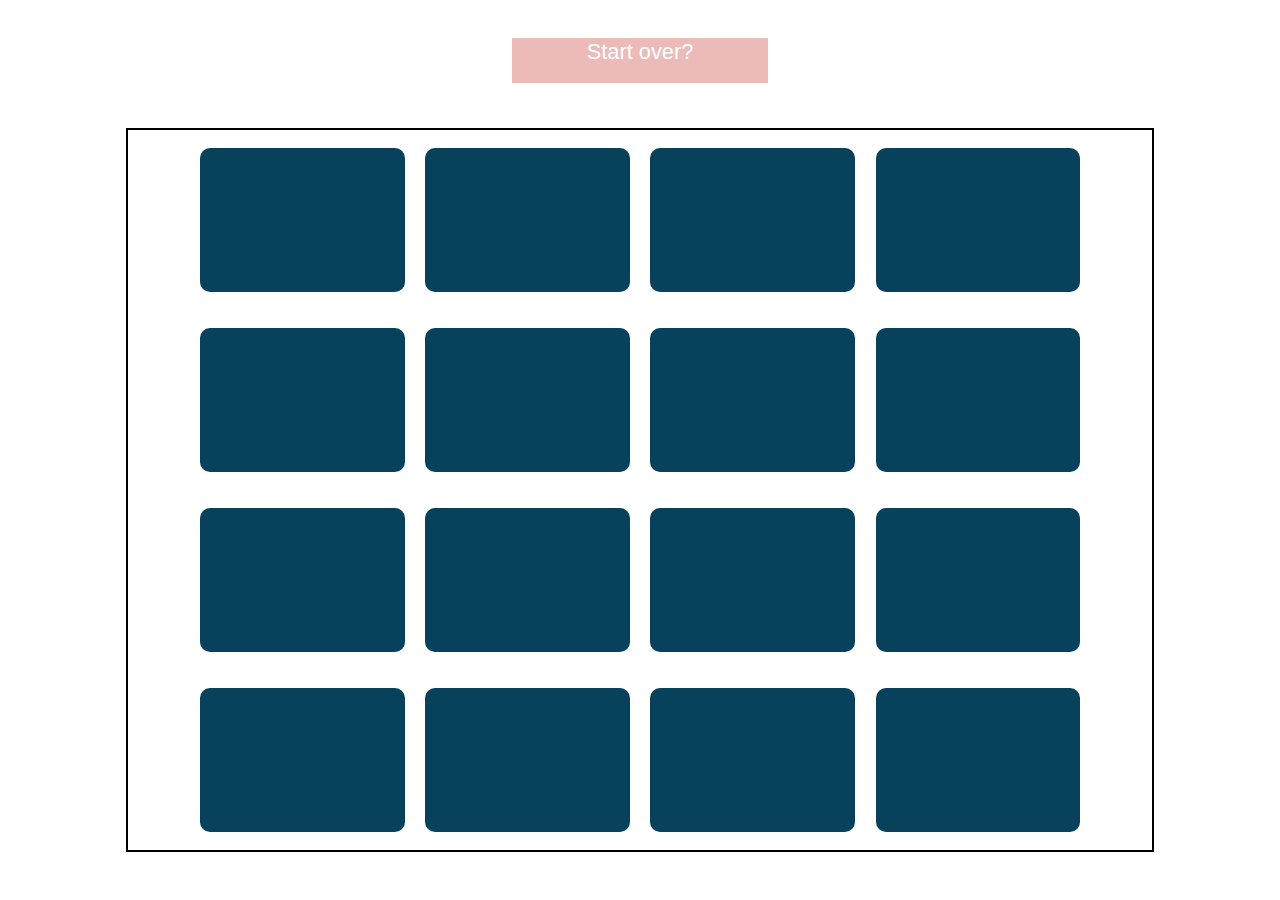
==== puzzle.html @ 2163906b "started adding if all cards are completed player wins logic" ====
<!DOCTYPE html>
<html lang="en">
  <head>
    <meta charset="utf-8">
    <meta name="viewport" content="width=device-width, initial-scale=1, shrink-to-fit=no">
    <meta http-equiv="X-UA-Compatible" content="ie=edge">
    <link rel="stylesheet" href="puzzle.css">
    <title>Find the ...</title>
  </head>
  <body>
  <button type="button" name="button">Start over?</button>
    <div class="puzzleContainer">
      <div class="puzzle first" data-puzzle="1"><p>1</p></div>
      <div class="puzzle first" data-puzzle="1"><p>1</p></div>
      <div class="puzzle first" data-puzzle="2"><p>2</p></div>
      <div class="puzzle first" data-puzzle="2"><p>2</p></div>
      <div class="puzzle second" data-puzzle="3"><p>3</p></div>
      <div class="puzzle second" data-puzzle="3"><p>3</p></div>
      <div class="puzzle second" data-puzzle="4"><p>4</p></div>
      <div class="puzzle second" data-puzzle="4"><p>4</p></div>
      <div class="puzzle third" data-puzzle="5"><p>5</p></div>
      <div class="puzzle third" data-puzzle="5"><p>5</p></div>
      <div class="puzzle third" data-puzzle="6"><p>6</p></div>
      <div class="puzzle third" data-puzzle="6"><p>6</p></div>
      <div class="puzzle fourth" data-puzzle="7"><p>7</p></div>
      <div class="puzzle fourth" data-puzzle="7"><p>7</p></div>
      <div class="puzzle fourth" data-puzzle="8"><p>8</p></div>
      <div class="puzzle fourth" data-puzzle="8"><p>8</p></div>
    </div>
  </body>
  <script type="text/javascript" src="puzzleJS.js"></script>
</html>
---- puzzle.css ----
body, html {
  height: 100vh;
  width: 100vw;
  margin: 0;
  padding: 0;
  overflow: hidden;
}

.puzzleContainer {
  display: flex;
  flex-flow: wrap;
  justify-content: center;
  align-items: center;
  height: 80%;
  width: 80%;
  top: 5%;
  margin: 0 auto;
  perspective: 1000px;
  position: relative;
  border: 2px solid black;
}

.puzzle {
  margin: 1%;
  height: 20%;
  width: 20%;
  background-color: #08415C;
  border-radius: 10px;
  position: relative;
}

/*.transition {
  transition: all 3s ease-in;
}*/

.turn {
  background-color: #CC2936;
  transform: rotateY(360deg);
  transition: all 0.5s ease-in-out;
}
p {
  display: none;
}

/*.puzzle:hover {
  transition: all 0.3s ease-in-out;
  background-color: rgba(12, 67, 93, 0.78);
}*/

.turn p {
  display: flex;
  justify-content: center;
  align-items: center;
  font-size: calc(3.5vh + 3vw);
  transition: 0.3s ease-in;
  margin: 0 auto;
  margin-top: 25px;
  margin-bottom: 20px;
  color: #EBBAB9;
}

.cardSucces {
  background-color: #EBBAB9
  color: #08415C;
  display: flex;
  justify-content: center;
  align-items: center;
  font-size: calc(4.5vh + 4vw);
  height: 20%;
  width: 20%;
}

.success {
  background-color: #B5FFE1;
}

button {
  display: flex;
  justify-content: center;
  margin: 0 auto;
  background-color: #EBBAB9;
  border-style: none;
  color: white;
  height: 5%;
  width: 20%;
  text-align: center;
  font-size: calc(1vh + 1vw);
  margin-top: 3%;
  transition: 1s
}
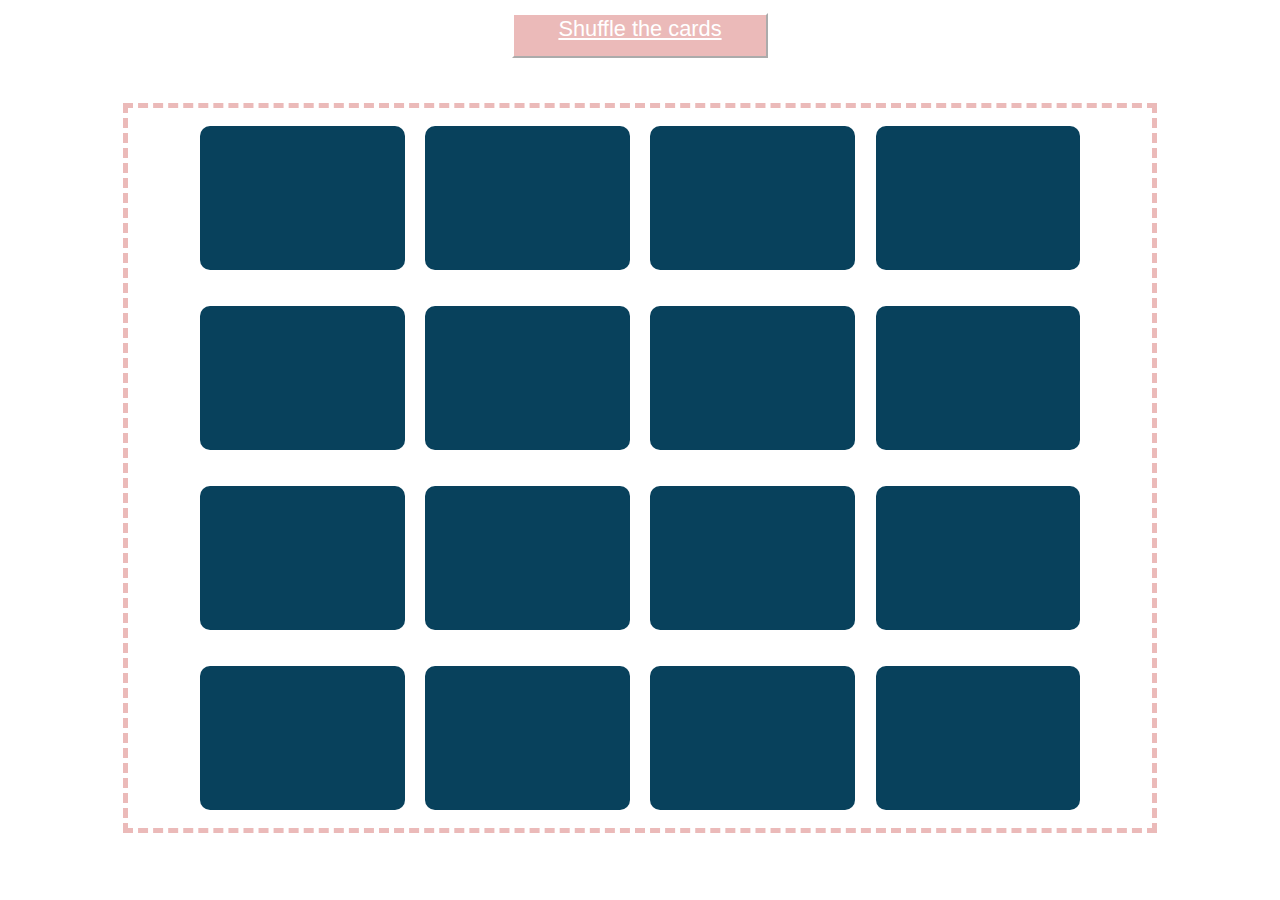
==== commit d2ac7e24: "Cleaned up some code and made it more efficient" ====
--- a/puzzle.html
+++ b/puzzle.html
@@ -8,7 +8,7 @@
     <title>Find the ...</title>
   </head>
   <body>
-  <button type="button" name="button">Start over?</button>
+  <button class="bounce" type="button" name="button">Shuffle the cards</button>
     <div class="puzzleContainer">
       <div class="puzzle first" data-puzzle="1"><p>1</p></div>
       <div class="puzzle first" data-puzzle="1"><p>1</p></div>
--- a/puzzle.css
+++ b/puzzle.css
@@ -8,7 +8,7 @@
 
 .puzzleContainer {
   display: flex;
-  flex-flow: wrap;
+  flex-wrap: wrap;
   justify-content: center;
   align-items: center;
   height: 80%;
@@ -17,7 +17,9 @@
   margin: 0 auto;
   perspective: 1000px;
   position: relative;
-  border: 2px solid black;
+  border: 5px solid #EBBAB9;
+  border-style: dashed;
+  cursor: pointer;
 }
 
 .puzzle {
@@ -28,21 +30,20 @@
   border-radius: 10px;
   position: relative;
 }
-
 /*.transition {
   transition: all 3s ease-in;
 }*/
 
 .turn {
   background-color: #CC2936;
-  transform: rotateY(360deg);
+  transform: rotateY(360deg) rotateX(360deg);
   transition: all 0.5s ease-in-out;
 }
 p {
   display: none;
 }
-
-/*.puzzle:hover {
+/*
+.puzzle:hover {
   transition: all 0.3s ease-in-out;
   background-color: rgba(12, 67, 93, 0.78);
 }*/
@@ -59,15 +60,17 @@
   color: #EBBAB9;
 }
 
-.cardSucces {
-  background-color: #EBBAB9
+.cardSucces h1{
+  background-color: #EBBAB9;
   color: #08415C;
-  display: flex;
-  justify-content: center;
-  align-items: center;
+  margin: 0 auto;
+  top: 40%;
+  left: 35%;
+  position: absolute;
   font-size: calc(4.5vh + 4vw);
+  text-align: center;
   height: 20%;
-  width: 20%;
+  width: 30%;
 }
 
 .success {
@@ -75,16 +78,28 @@
 }
 
 button {
+  cursor: pointer;
   display: flex;
   justify-content: center;
   margin: 0 auto;
   background-color: #EBBAB9;
-  border-style: none;
+  border-color: white;
   color: white;
   height: 5%;
   width: 20%;
   text-align: center;
+  text-decoration: underline;
   font-size: calc(1vh + 1vw);
-  margin-top: 3%;
-  transition: 1s
+  margin-top: 1%;
+  outline-color: inherit;
+  transition: 0.2s ease-in;
 }
+
+button:active {
+  outline-color: inherit;
+}
+
+button:hover {
+  background-color: #b48887;
+  color: #08415C;
+}
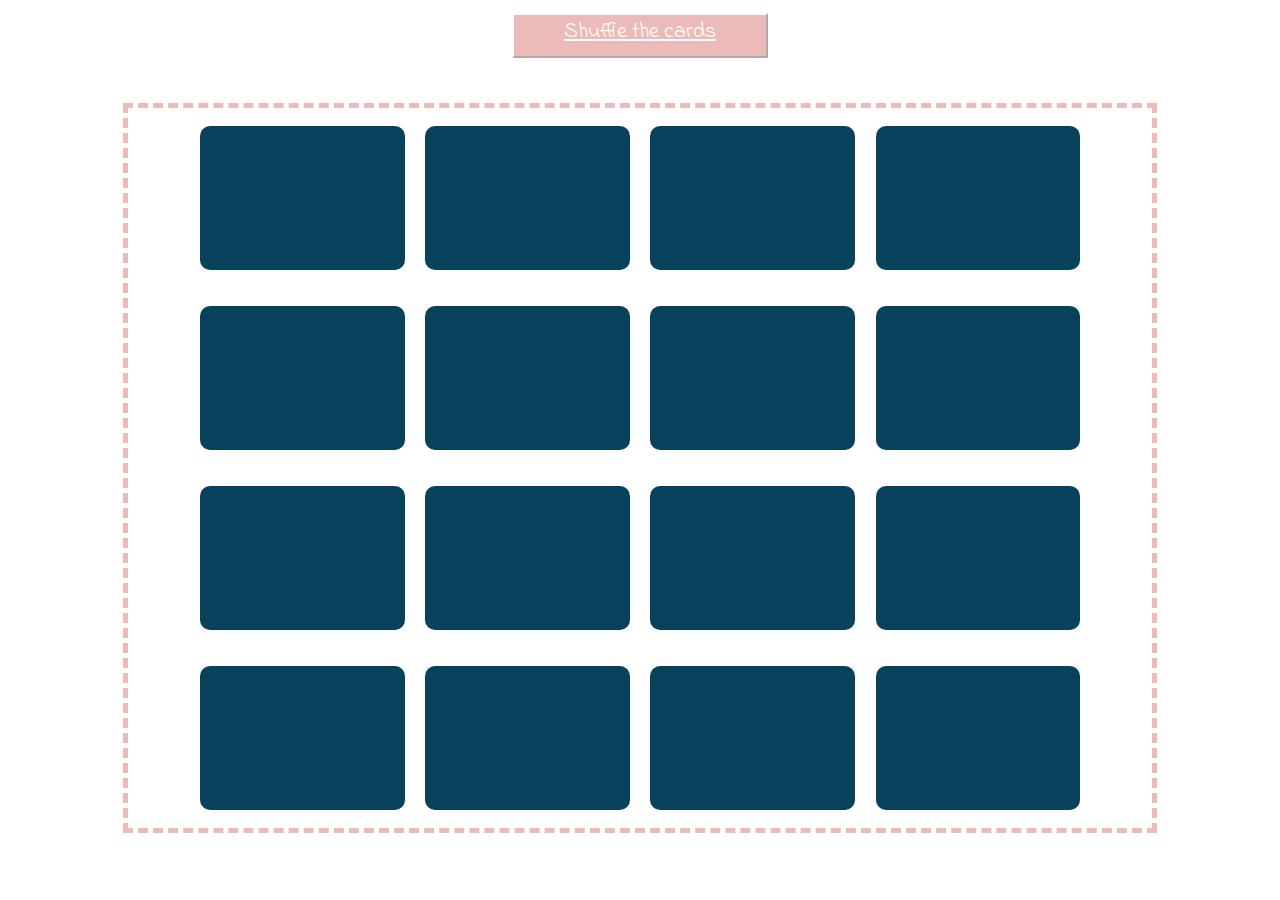
==== commit 07117ac0: "added winning box and logic to it, also animated the box" ====
--- a/puzzle.html
+++ b/puzzle.html
@@ -4,11 +4,12 @@
     <meta charset="utf-8">
     <meta name="viewport" content="width=device-width, initial-scale=1, shrink-to-fit=no">
     <meta http-equiv="X-UA-Compatible" content="ie=edge">
-    <link rel="stylesheet" href="puzzle.css">
-    <title>Find the ...</title>
+    <link rel="stylesheet" href="./styling/puzzle.css">
+    <link href="https://fonts.googleapis.com/css?family=Indie+Flower" rel="stylesheet">
+    <title>Puzzle Memory Game</title>
   </head>
   <body>
-  <button class="bounce" type="button" name="button">Shuffle the cards</button>
+  <button type="button" name="button">Shuffle the cards</button>
     <div class="puzzleContainer">
       <div class="puzzle first" data-puzzle="1"><p>1</p></div>
       <div class="puzzle first" data-puzzle="1"><p>1</p></div>
@@ -27,6 +28,7 @@
       <div class="puzzle fourth" data-puzzle="8"><p>8</p></div>
       <div class="puzzle fourth" data-puzzle="8"><p>8</p></div>
     </div>
+    <div class="cardSucces bounce animated"><h1>Congratz! You Won. Click above to restart</h1></div>
   </body>
-  <script type="text/javascript" src="puzzleJS.js"></script>
+  <script type="text/javascript" src="./script/puzzleJS.js"></script>
 </html>
--- a/styling/puzzle.css
+++ b/styling/puzzle.css
@@ -0,0 +1,154 @@
+body, html {
+  height: 100vh;
+  width: 100vw;
+  margin: 0;
+  padding: 0;
+  overflow: hidden;
+}
+* {
+  font-family: 'Indie Flower', cursive;
+}
+
+.animated {
+  animation-duration: 2s;
+  animation-fill-mode: both;
+}
+
+
+.puzzleContainer {
+  display: flex;
+  flex-wrap: wrap;
+  justify-content: center;
+  align-items: center;
+  height: 80%;
+  width: 80%;
+  top: 5%;
+  margin: 0 auto;
+  perspective: 1000px;
+  position: relative;
+  border: 5px solid #EBBAB9;
+  border-style: dashed;
+  cursor: pointer;
+}
+
+.puzzle {
+  margin: 1%;
+  height: 20%;
+  width: 20%;
+  background-color: #08415C;
+  border-radius: 10px;
+  position: relative;
+  transition: all 0.3s ease-in-out;
+  transform-style: preserve-3d;
+
+}
+
+.boxShadow {
+  box-shadow: 3px 3px 3px #4f4f4f;
+}
+
+.transition {
+  transform: rotateY(360deg) rotateX(360deg);
+  transition: all 0.5s ease-in-out;
+}
+
+.turn {
+  background-color: #CC2936;
+  transform: rotateY(360deg) rotateX(360deg) translateZ(50px);
+  transition: all 0.8s ease-in-out;
+}
+p {
+  display: none;
+}
+
+.turn p {
+  display: flex;
+  justify-content: center;
+  align-items: center;
+  font-size: calc(3.5vh + 3vw);
+  transition: 0.3s ease-in;
+  margin: 0 auto;
+  margin-top: 25px;
+  margin-bottom: 20px;
+  color: #EBBAB9;
+  transform-style: preserve-3d;
+  transform: translateZ(20px);
+}
+
+h1 {
+  font-size: calc(2vh + 2vw);
+  padding-top: 30px;
+  display: inline-flex;
+  color: white;
+}
+
+
+.cardSucces {
+  background-color: #EBBAB9;
+  color: #08415C;
+  margin: 0 auto;
+  top: 37%;
+  left: 35%;
+  position: absolute;
+  text-align: center;
+  height: 30%;
+  width: 30%;
+  display: none;
+  border-radius: 10px;
+}
+@keyframes bounce {
+  from, 20%, 53%, 80%, to {
+    animation-timing-function: cubic-bezier(0.215, 0.610, 0.355, 1.000);
+    transform: translate3d(0,0,0);
+  }
+
+  40%, 43% {
+    animation-timing-function: cubic-bezier(0.755, 0.050, 0.855, 0.060);
+    transform: translate3d(0, -30px, 0);
+  }
+
+  70% {
+    animation-timing-function: cubic-bezier(0.755, 0.050, 0.855, 0.060);
+    transform: translate3d(0, -15px, 0);
+  }
+
+  90% {
+    transform: translate3d(0,-4px,0);
+  }
+}
+.bounce {
+  animation-name: bounce;
+  transform-origin: center bottom;
+  animation-iteration-count: infinite;
+}
+
+.success {
+  background-color: #B5FFE1;
+}
+
+button {
+  cursor: pointer;
+  display: flex;
+  justify-content: center;
+  margin: 0 auto;
+  background-color: #EBBAB9;
+  border-color: white;
+  color: white;
+  height: 5%;
+  width: 20%;
+  text-align: center;
+  text-decoration: underline;
+  font-size: calc(1vh + 1vw);
+  margin-top: 1%;
+  outline-color: inherit;
+  transition: 0.2s ease-in;
+}
+
+button:active {
+  outline-color: inherit;
+}
+
+button:hover {
+  background-color: #b48887;
+  color: #08415C;
+}
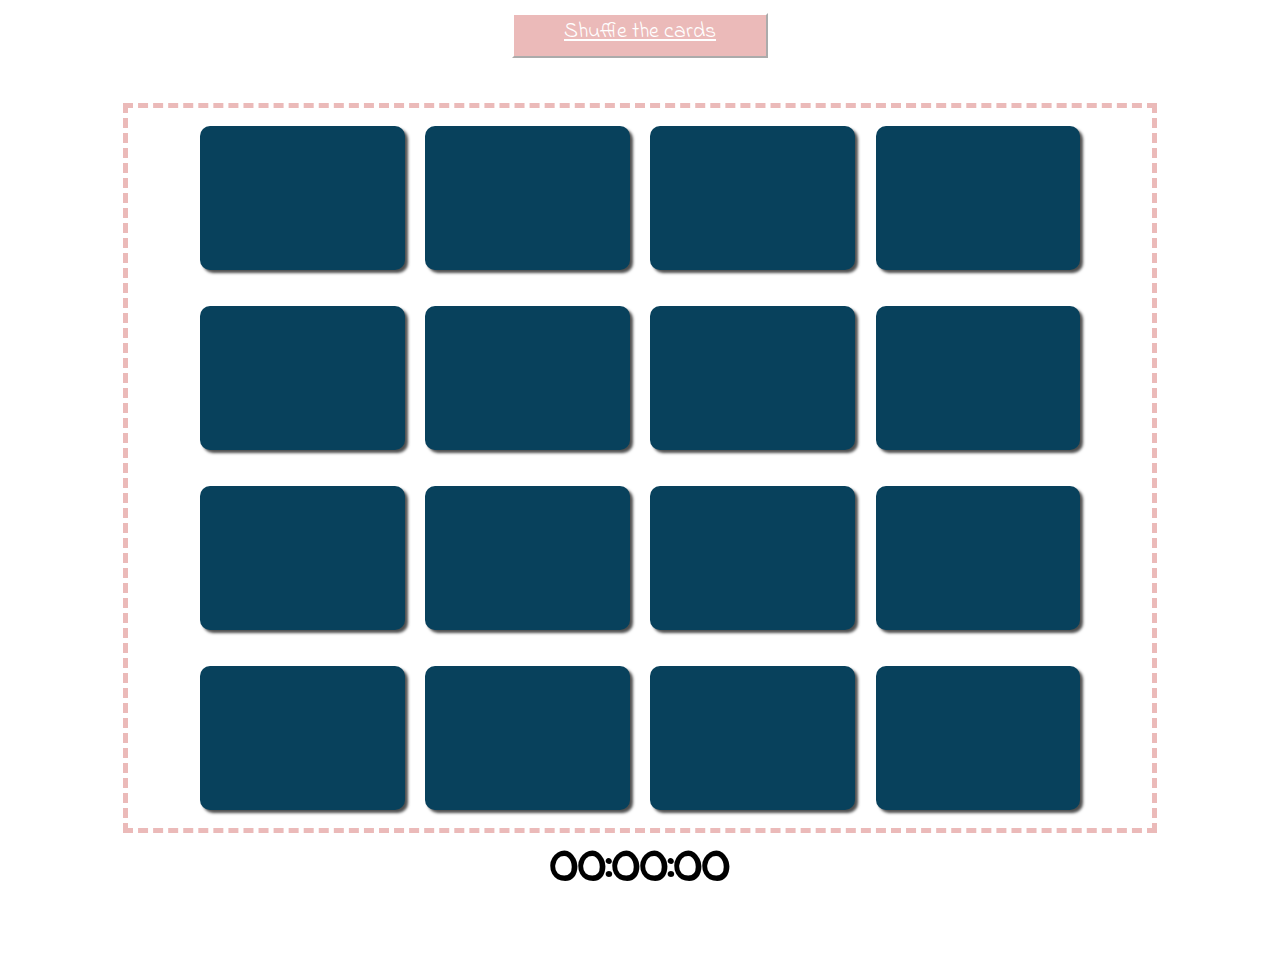
==== commit f0662f21: "addded a clocktimer when the user turns first card" ====
--- a/puzzle.html
+++ b/puzzle.html
@@ -28,6 +28,8 @@
       <div class="puzzle fourth" data-puzzle="8"><p>8</p></div>
       <div class="puzzle fourth" data-puzzle="8"><p>8</p></div>
     </div>
+
+    <div class="timer"><h2><time>00:00:00</time></h2></div>
     <div class="cardSucces bounce animated"><h1>Congratz! You Won. Click above to restart</h1></div>
   </body>
   <script type="text/javascript" src="./script/puzzleJS.js"></script>
--- a/styling/puzzle.css
+++ b/styling/puzzle.css
@@ -56,6 +56,7 @@
   background-color: #CC2936;
   transform: rotateY(360deg) rotateX(360deg) translateZ(50px);
   transition: all 0.8s ease-in-out;
+  pointer-events: none;
 }
 p {
   display: none;
@@ -95,6 +96,7 @@
   width: 30%;
   display: none;
   border-radius: 10px;
+  transition: all 0.6s ease-in;
 }
 @keyframes bounce {
   from, 20%, 53%, 80%, to {
@@ -124,6 +126,14 @@
 
 .success {
   background-color: #B5FFE1;
+  pointer-events: none;
+}
+
+.timer {
+  display: flex;
+  justify-content: center;
+  margin-top: -25px;
+  font-size: calc(2vh + 2vw);
 }
 
 button {
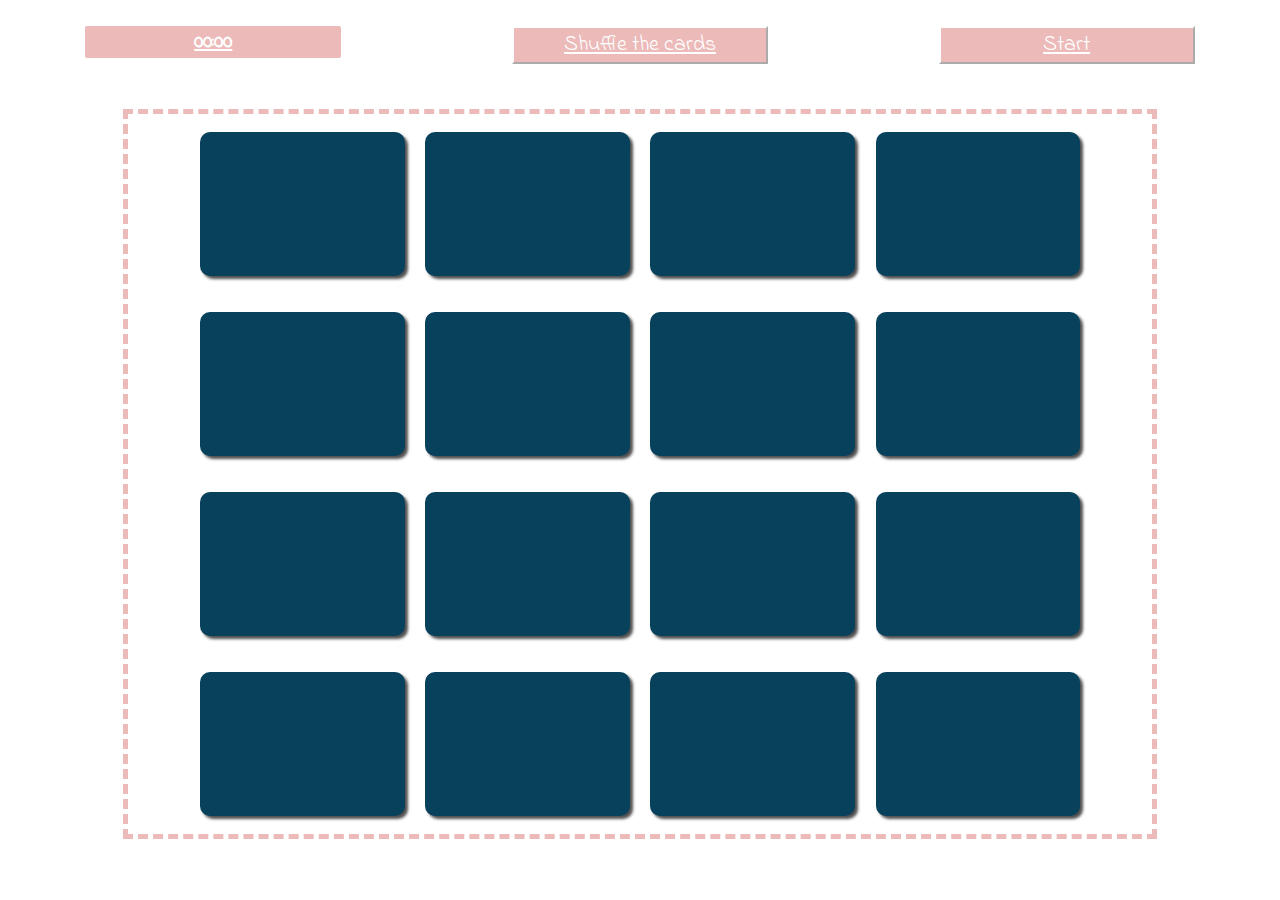
==== commit 2abc202b: "added more logic to the timer and other features" ====
--- a/puzzle.html
+++ b/puzzle.html
@@ -1,36 +1,39 @@
 <!DOCTYPE html>
 <html lang="en">
-  <head>
-    <meta charset="utf-8">
-    <meta name="viewport" content="width=device-width, initial-scale=1, shrink-to-fit=no">
-    <meta http-equiv="X-UA-Compatible" content="ie=edge">
-    <link rel="stylesheet" href="./styling/puzzle.css">
-    <link href="https://fonts.googleapis.com/css?family=Indie+Flower" rel="stylesheet">
-    <title>Puzzle Memory Game</title>
-  </head>
-  <body>
-  <button type="button" name="button">Shuffle the cards</button>
-    <div class="puzzleContainer">
-      <div class="puzzle first" data-puzzle="1"><p>1</p></div>
-      <div class="puzzle first" data-puzzle="1"><p>1</p></div>
-      <div class="puzzle first" data-puzzle="2"><p>2</p></div>
-      <div class="puzzle first" data-puzzle="2"><p>2</p></div>
-      <div class="puzzle second" data-puzzle="3"><p>3</p></div>
-      <div class="puzzle second" data-puzzle="3"><p>3</p></div>
-      <div class="puzzle second" data-puzzle="4"><p>4</p></div>
-      <div class="puzzle second" data-puzzle="4"><p>4</p></div>
-      <div class="puzzle third" data-puzzle="5"><p>5</p></div>
-      <div class="puzzle third" data-puzzle="5"><p>5</p></div>
-      <div class="puzzle third" data-puzzle="6"><p>6</p></div>
-      <div class="puzzle third" data-puzzle="6"><p>6</p></div>
-      <div class="puzzle fourth" data-puzzle="7"><p>7</p></div>
-      <div class="puzzle fourth" data-puzzle="7"><p>7</p></div>
-      <div class="puzzle fourth" data-puzzle="8"><p>8</p></div>
-      <div class="puzzle fourth" data-puzzle="8"><p>8</p></div>
-    </div>
+<head>
+  <meta charset="utf-8">
+  <meta name="viewport" content="width=device-width, initial-scale=1, shrink-to-fit=no">
+  <meta http-equiv="X-UA-Compatible" content="ie=edge">
+  <link rel="stylesheet" href="./styling/puzzle.css">
+  <link href="https://fonts.googleapis.com/css?family=Indie+Flower" rel="stylesheet">
+  <title>Puzzle Memory Game</title>
+</head>
+<body>
+  <div class="bottom">
 
-    <div class="timer"><h2><time>00:00:00</time></h2></div>
-    <div class="cardSucces bounce animated"><h1>Congratz! You Won. Click above to restart</h1></div>
-  </body>
-  <script type="text/javascript" src="./script/puzzleJS.js"></script>
+    <div class="timer"><h2><time>00:00</time></h2></div>
+    <button class="bounce animated" type="button" name="button">Shuffle the cards</button>
+    <button class="startTimer bounce animated" type="button">Start</button>
+  </div>
+  <div class="puzzleContainer">
+    <div class="puzzle first" data-puzzle="1"><p>1</p></div>
+    <div class="puzzle first" data-puzzle="1"><p>1</p></div>
+    <div class="puzzle first" data-puzzle="2"><p>2</p></div>
+    <div class="puzzle first" data-puzzle="2"><p>2</p></div>
+    <div class="puzzle second" data-puzzle="3"><p>3</p></div>
+    <div class="puzzle second" data-puzzle="3"><p>3</p></div>
+    <div class="puzzle second" data-puzzle="4"><p>4</p></div>
+    <div class="puzzle second" data-puzzle="4"><p>4</p></div>
+    <div class="puzzle third" data-puzzle="5"><p>5</p></div>
+    <div class="puzzle third" data-puzzle="5"><p>5</p></div>
+    <div class="puzzle third" data-puzzle="6"><p>6</p></div>
+    <div class="puzzle third" data-puzzle="6"><p>6</p></div>
+    <div class="puzzle fourth" data-puzzle="7"><p>7</p></div>
+    <div class="puzzle fourth" data-puzzle="7"><p>7</p></div>
+    <div class="puzzle fourth" data-puzzle="8"><p>8</p></div>
+    <div class="puzzle fourth" data-puzzle="8"><p>8</p></div>
+  </div>
+  <div class="cardSucces bounce animated"><h1>Congratz! You Won. Click above to restart</h1></div>
+</body>
+<script type="text/javascript" src="./script/puzzleJS.js"></script>
 </html>
--- a/styling/puzzle.css
+++ b/styling/puzzle.css
@@ -129,11 +129,36 @@
   pointer-events: none;
 }
 
-.timer {
+.bottom {
   display: flex;
   justify-content: center;
-  margin-top: -25px;
-  font-size: calc(2vh + 2vw);
+  flex-direction: row;
+  margin-top: 1%;
+}
+
+.timer {
+  pointer-events: none;
+  display: flex;
+  justify-content: center;
+  margin: 0 auto;
+  background-color: #EBBAB9;
+  border-color: white;
+  color: white;
+  height: 20%;
+  width: 20%;
+  border-radius: 2px;
+  text-align: center;
+  text-decoration: underline;
+  font-size: calc(1vh + 1vw);
+  margin-top: 1%;
+  outline-color: inherit;
+  transition: 0.2s ease-in;
+}
+h2 {
+  margin: 0 auto;
+  font-size: calc(1vh + 1vw);
+  color: white;
+  background-color: #EBBAB9;
 }
 
 button {
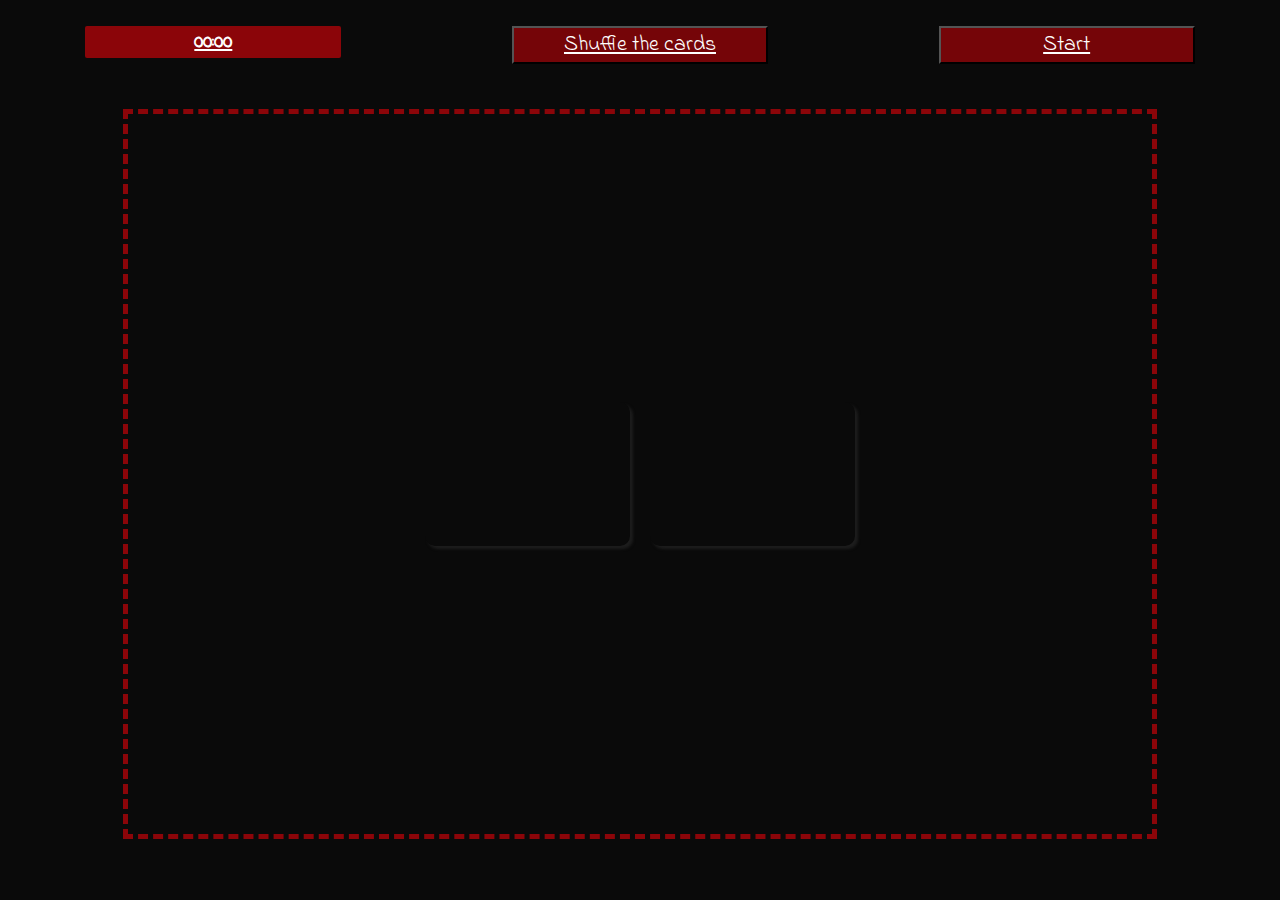
==== commit 07c43085: "added logic to highscore and saved the data." ====
--- a/puzzle.html
+++ b/puzzle.html
@@ -8,30 +8,37 @@
   <link href="https://fonts.googleapis.com/css?family=Indie+Flower" rel="stylesheet">
   <title>Puzzle Memory Game</title>
 </head>
+<div class="snow">
+</div>
 <body>
   <div class="bottom">
 
-    <div class="timer"><h2><time>00:00</time></h2></div>
-    <button class="bounce animated" type="button" name="button">Shuffle the cards</button>
+    <div class="timer"><h2>00:00</h2></div>
+    <button class="shuffle bounce animated" type="button" name="button">Shuffle the cards</button>
     <button class="startTimer bounce animated" type="button">Start</button>
   </div>
   <div class="puzzleContainer">
-    <div class="puzzle first" data-puzzle="1"><p>1</p></div>
-    <div class="puzzle first" data-puzzle="1"><p>1</p></div>
-    <div class="puzzle first" data-puzzle="2"><p>2</p></div>
-    <div class="puzzle first" data-puzzle="2"><p>2</p></div>
-    <div class="puzzle second" data-puzzle="3"><p>3</p></div>
-    <div class="puzzle second" data-puzzle="3"><p>3</p></div>
-    <div class="puzzle second" data-puzzle="4"><p>4</p></div>
-    <div class="puzzle second" data-puzzle="4"><p>4</p></div>
-    <div class="puzzle third" data-puzzle="5"><p>5</p></div>
-    <div class="puzzle third" data-puzzle="5"><p>5</p></div>
-    <div class="puzzle third" data-puzzle="6"><p>6</p></div>
-    <div class="puzzle third" data-puzzle="6"><p>6</p></div>
-    <div class="puzzle fourth" data-puzzle="7"><p>7</p></div>
-    <div class="puzzle fourth" data-puzzle="7"><p>7</p></div>
-    <div class="puzzle fourth" data-puzzle="8"><p>8</p></div>
-    <div class="puzzle fourth" data-puzzle="8"><p>8</p></div>
+    <div class="puzzle first" data-puzzle="1"><img src="./images/demogorgon_str.png" alt=""></div>
+    <div class="puzzle first" data-puzzle="1"> <img src="./images/demogorgon_str.png" alt=""></div>
+    <!-- <div class="puzzle first" data-puzzle="2"><img src="./images/steve_str.png" alt=""></div>
+    <div class="puzzle first" data-puzzle="2"><img src="./images/steve_str.png" alt=""></div>
+    <div class="puzzle second" data-puzzle="3"><img src="./images/jonathan_str.png" alt=""></div>
+    <div class="puzzle second" data-puzzle="3"><img src="./images/jonathan_str.png" alt=""></div>
+    <div class="puzzle second" data-puzzle="4"><img src="./images/joyce_str.png" alt=""></div>
+    <div class="puzzle second" data-puzzle="4"><img src="./images/joyce_str.png" alt=""></div>
+    <div class="puzzle third" data-puzzle="5"><img src="./images/mike_str.png" alt=""></div>
+    <div class="puzzle third" data-puzzle="5"><img src="./images/mike_str.png" alt=""></div>
+    <div class="puzzle third" data-puzzle="6"><img src="./images/dustin_str.png" alt=""></div>
+    <div class="puzzle third" data-puzzle="6"><img src="./images/dustin_str.png" alt=""></div>
+    <div class="puzzle fourth" data-puzzle="7"><img src="./images/max_str.png" alt=""></div>
+    <div class="puzzle fourth" data-puzzle="7"><img src="./images/max_str.png" alt=""></div>
+    <div class="puzzle fourth" data-puzzle="8"><img src="./images/eleven_str.png" alt=""></div>
+    <div class="puzzle fourth" data-puzzle="8"><img src="./images/eleven_str.png" alt=""></div> -->
+  </div>
+  <div class="highScore">
+    <h3>High Scores</h3>
+    <ul class="scoreList">
+    </ul>
   </div>
   <div class="cardSucces bounce animated"><h1>Congratz! You Won. Click above to restart</h1></div>
 </body>
--- a/styling/puzzle.css
+++ b/styling/puzzle.css
@@ -4,6 +4,7 @@
   margin: 0;
   padding: 0;
   overflow: hidden;
+  background-color: rgb(10, 10, 10);
 }
 * {
   font-family: 'Indie Flower', cursive;
@@ -26,16 +27,19 @@
   margin: 0 auto;
   perspective: 1000px;
   position: relative;
-  border: 5px solid #EBBAB9;
+  border: 5px solid #8b0509;
   border-style: dashed;
   cursor: pointer;
 }
 
 .puzzle {
+  background-image: url(https://upload.wikimedia.org/wikipedia/commons/3/38/Stranger_Things_logo.png);
+  background-repeat: no-repeat;
+  background-size: cover;
+  background-position: center;
+  height: 20%;
+  width: 20%;
   margin: 1%;
-  height: 20%;
-  width: 20%;
-  background-color: #08415C;
   border-radius: 10px;
   position: relative;
   transition: all 0.3s ease-in-out;
@@ -44,7 +48,7 @@
 }
 
 .boxShadow {
-  box-shadow: 3px 3px 3px #4f4f4f;
+  box-shadow: 3px 3px 3px #1d1d1d;
 }
 
 .transition {
@@ -53,42 +57,48 @@
 }
 
 .turn {
-  background-color: #CC2936;
   transform: rotateY(360deg) rotateX(360deg) translateZ(50px);
   transition: all 0.8s ease-in-out;
   pointer-events: none;
 }
-p {
+img {
   display: none;
-}
-
-.turn p {
+  margin: 0;
+  border-radius: 10px;
+  background-size: contain;
+}
+
+.pointer-stop {
+  pointer-events: none;
+}
+
+.turn img {
   display: flex;
   justify-content: center;
   align-items: center;
   font-size: calc(3.5vh + 3vw);
   transition: 0.3s ease-in;
   margin: 0 auto;
-  margin-top: 25px;
-  margin-bottom: 20px;
-  color: #EBBAB9;
-  transform-style: preserve-3d;
-  transform: translateZ(20px);
+  height: 100%;
+  width: 100%;
+  color: #8b0509;
+  /*transform-style: preserve-3d;
+  transform: translateZ(20px);*/
 }
 
 h1 {
   font-size: calc(2vh + 2vw);
-  padding-top: 30px;
+  padding-top: 20px;
   display: inline-flex;
   color: white;
 }
 
 
 .cardSucces {
-  background-color: #EBBAB9;
+  background-color: rgba(139, 5, 9, 0.83);
   color: #08415C;
   margin: 0 auto;
-  top: 37%;
+  top: 15%;
   left: 35%;
   position: absolute;
   text-align: center;
@@ -106,16 +116,16 @@
 
   40%, 43% {
     animation-timing-function: cubic-bezier(0.755, 0.050, 0.855, 0.060);
-    transform: translate3d(0, -30px, 0);
+    transform: translate3d(0, -10px, 0);
   }
 
   70% {
     animation-timing-function: cubic-bezier(0.755, 0.050, 0.855, 0.060);
-    transform: translate3d(0, -15px, 0);
+    transform: translate3d(0, -5px, 0);
   }
 
   90% {
-    transform: translate3d(0,-4px,0);
+    transform: translate3d(0,-2px,0);
   }
 }
 .bounce {
@@ -123,9 +133,26 @@
   transform-origin: center bottom;
   animation-iteration-count: infinite;
 }
+.highScore {
+  background-color: rgba(139, 5, 9, 0.82);
+  border-color: white;
+  color: white;
+  text-align: center;
+  position: absolute;
+  border-radius: 10px;
+  top: 45%;
+  left: 40%;
+  right: 40%;
+  height: 45%;
+  width: 20%;
+  display: none;
+}
+li {
+  list-style: decimal;
+}
+/* TODO: ADD SHUFFLE SO IT MADE CLICKABLE */
 
 .success {
-  background-color: #B5FFE1;
   pointer-events: none;
 }
 
@@ -141,7 +168,7 @@
   display: flex;
   justify-content: center;
   margin: 0 auto;
-  background-color: #EBBAB9;
+  background-color: #8b0509;
   border-color: white;
   color: white;
   height: 20%;
@@ -158,7 +185,7 @@
   margin: 0 auto;
   font-size: calc(1vh + 1vw);
   color: white;
-  background-color: #EBBAB9;
+  background-color: #8b0509;
 }
 
 button {
@@ -166,8 +193,8 @@
   display: flex;
   justify-content: center;
   margin: 0 auto;
-  background-color: #EBBAB9;
-  border-color: white;
+  background-color: rgba(139, 5, 9, 0.83);
+  border-color: black;
   color: white;
   height: 5%;
   width: 20%;
@@ -183,7 +210,39 @@
   outline-color: inherit;
 }
 
-button:hover {
-  background-color: #b48887;
-  color: #08415C;
-}
+/*SNOW EFFECT*/
+.snow{
+	background: none;
+	font-family: Androgyne;
+	background-image: url('http://www.wearewebstars.dk/codepen/img/s1.png'), url('http://www.wearewebstars.dk/codepen/img//s2.png'), url('http://www.wearewebstars.dk/codepen/img//s3.png');
+	height: 100%;
+	left: 0;
+	position: absolute;
+	top: 0;
+	width: 100%;
+	z-index:0 ;
+	-webkit-animation: snow 10s linear infinite;
+	-moz-animation: snow 10s linear infinite;
+	-ms-animation: snow 10s linear infinite;
+	animation: snow 20s linear infinite;
+}
+@keyframes snow {
+  0% {background-position: 0px 0px, 0px 0px, 0px 0px;}
+  50% {background-position: 500px 500px, 100px 200px, -100px 150px;}
+  100% {background-position: 500px 1000px, 200px 400px, -100px 300px;}
+}
+@-moz-keyframes snow {
+  0% {background-position: 0px 0px, 0px 0px, 0px 0px;}
+  50% {background-position: 500px 500px, 100px 200px, -100px 150px;}
+  100% {background-position: 400px 1000px, 200px 400px, 100px 300px;}
+}
+@-webkit-keyframes snow {
+  0% {background-position: 0px 0px, 0px 0px, 0px 0px;}
+  50% {background-position: 500px 500px, 100px 200px, -100px 150px;}
+  100% {background-position: 500px 1000px, 200px 400px, -100px 300px;}
+}
+@-ms-keyframes snow {
+  0% {background-position: 0px 0px, 0px 0px, 0px 0px;}
+  50% {background-position: 500px 500px, 100px 200px, -100px 150px;}
+  100% {background-position: 500px 1000px, 200px 400px, -100px 300px;}
+}
